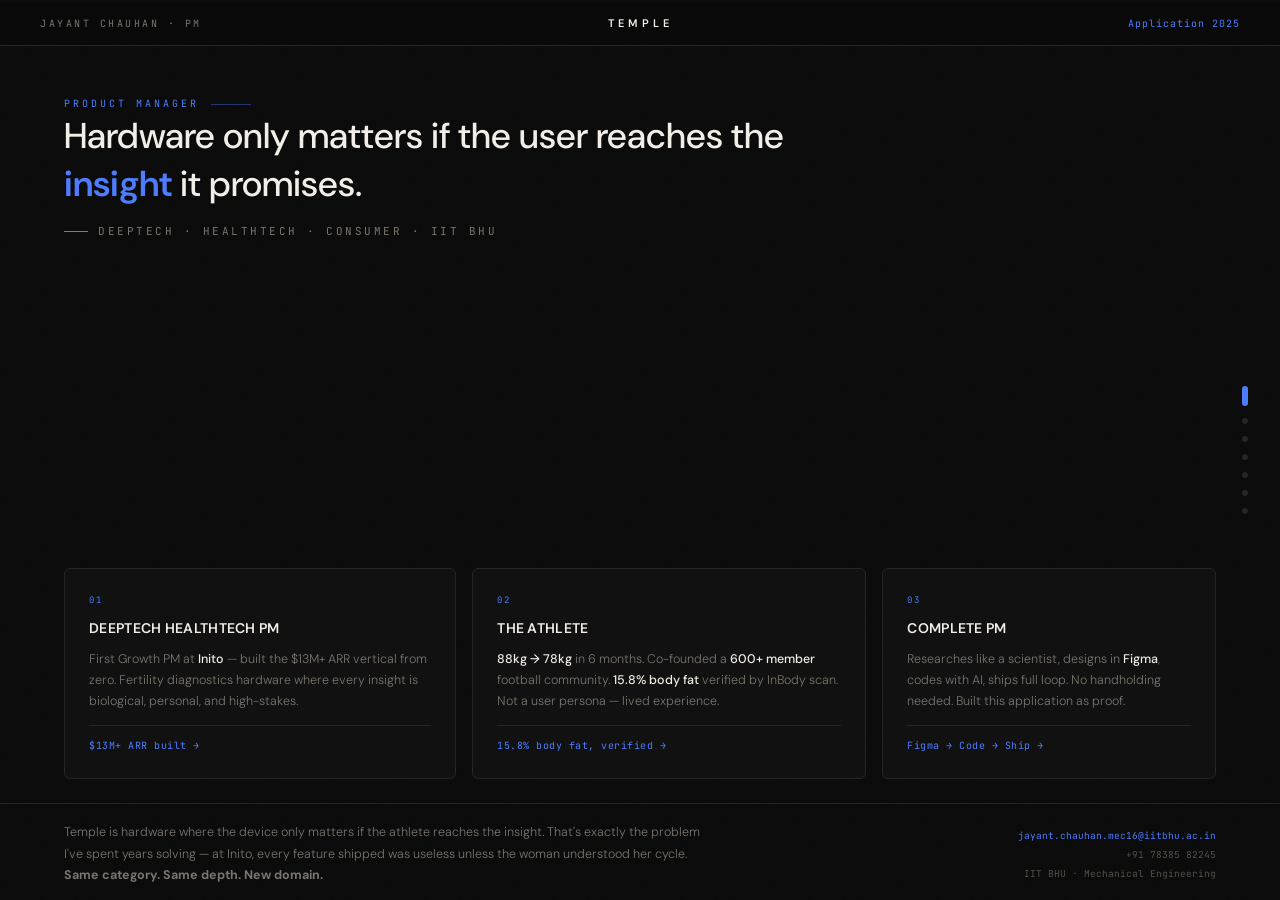
==== presentation/v2/index.html @ 380bdf95 "Add v2 presentation (modular CSS/JS) and update Vercel routing - New presentation/v2/ with modular a" ====
<!DOCTYPE html>
<html lang="en">

<head>
  <meta charset="UTF-8">
  <meta name="viewport" content="width=device-width, initial-scale=1.0">
  <title>Jayant Chauhan — Temple</title>

  <!-- Styles (modular) -->
  <link rel="stylesheet" href="css/base.css">
  <link rel="stylesheet" href="css/layout.css">
  <link rel="stylesheet" href="css/components.css">
  <link rel="stylesheet" href="css/animations.css">
  <link rel="stylesheet" href="css/sections.css">
</head>

<body>

  <!-- Atmosphere -->
  <div class="bg-grain"></div>

  <!-- Progress Bar -->
  <div class="scroll-progress"></div>

  <!-- Topbar -->
  <div class="topbar">
    <div class="topbar-brand">Jayant Chauhan <span>·</span> PM</div>
    <div class="topbar-title">Temple</div>
    <div class="topbar-meta">Application 2025</div>
  </div>

  <!-- Nav Dots -->
  <nav class="section-counter" aria-label="Section navigation">
    <div class="section-dot active" title="Hero"></div>
    <div class="section-dot" title="Quote"></div>
    <div class="section-dot" title="The Athlete"></div>
    <div class="section-dot" title="PM Work"></div>
    <div class="section-dot" title="Quote"></div>
    <div class="section-dot" title="Why Jayant"></div>
    <div class="section-dot" title="Close"></div>
  </nav>

  <!-- ============================== -->
  <!-- SCROLL CONTAINER               -->
  <!-- ============================== -->
  <div class="scroll-container">

    <!-- ================================ -->
    <!-- SECTION 1: HERO                  -->
    <!-- ================================ -->
    <section class="section hero" id="hero">

      <div class="hero__top">
        <div class="section-tag reveal">Product Manager</div>
        <h1 class="hero__headline reveal reveal-d1">
          Hardware only matters if the user reaches the <em>insight</em> it promises.
        </h1>
        <div class="hero__subline reveal reveal-d2">
          Deeptech · Healthtech · Consumer · IIT BHU
        </div>
      </div>

      <div class="hero__pillars">
        <!-- Pillar 1 -->
        <div class="pillar-card reveal reveal-d3">
          <div class="pillar-card__num">01</div>
          <div class="pillar-card__title">Deeptech Healthtech PM</div>
          <div class="pillar-card__body">
            First Growth PM at <strong>Inito</strong> — built the $13M+ ARR vertical
            from zero. Fertility diagnostics hardware where every insight is biological,
            personal, and high-stakes.
          </div>
          <div class="pillar-card__footer">$13M+ ARR built →</div>
        </div>

        <!-- Pillar 2 -->
        <div class="pillar-card reveal reveal-d4">
          <div class="pillar-card__num">02</div>
          <div class="pillar-card__title">The Athlete</div>
          <div class="pillar-card__body">
            <strong>88kg → 78kg</strong> in 6 months. Co-founded a <strong>600+ member</strong>
            football community. <strong>15.8% body fat</strong> verified by InBody scan.
            Not a user persona — lived experience.
          </div>
          <div class="pillar-card__footer">15.8% body fat, verified →</div>
        </div>

        <!-- Pillar 3 -->
        <div class="pillar-card reveal reveal-d5">
          <div class="pillar-card__num">03</div>
          <div class="pillar-card__title">Complete PM</div>
          <div class="pillar-card__body">
            Researches like a scientist, designs in <strong>Figma</strong>, codes with AI,
            ships full loop. No handholding needed. Built this application as proof.
          </div>
          <div class="pillar-card__footer">Figma → Code → Ship →</div>
        </div>
      </div>

      <div class="hero__bottom reveal reveal-d6">
        <div class="hero__bottom-text">
          Temple is hardware where the device only matters if the athlete reaches
          the insight. That's exactly the problem I've spent years solving — at Inito,
          every feature shipped was useless unless the woman understood her cycle.
          <strong>Same category. Same depth. New domain.</strong>
        </div>
        <div class="hero__contact">
          <a href="mailto:jayant.chauhan.mec16@iitbhu.ac.in">jayant.chauhan.mec16@iitbhu.ac.in</a><br>
          +91 78385 82245<br>
          IIT BHU · Mechanical Engineering
        </div>
      </div>

    </section>

    <!-- ================================ -->
    <!-- INTERSTITIAL 1                   -->
    <!-- ================================ -->
    <section class="section section--interstitial" id="quote1">
      <div class="quote-block">
        <p class="quote-block__text">
          "Fitness changed how I <em>think</em>, not just how I look."
        </p>
      </div>
    </section>

    <!-- ================================ -->
    <!-- SECTION 2: THE ATHLETE           -->
    <!-- ================================ -->
    <section class="section athlete" id="athlete">

      <div class="athlete__left">
        <div class="section-tag reveal">The Athlete</div>
        <h2 class="athlete__title reveal reveal-d1">
          Earned, not claimed.
        </h2>

        <div class="timeline">
          <!-- Pre 2019 -->
          <div class="tl-row reveal reveal-d2">
            <div class="tl-year">Pre 2019</div>
            <div class="tl-line">
              <div class="tl-dot"></div>
              <div class="tl-connector"></div>
            </div>
            <div class="tl-body">
              <div class="tl-event">Sports kid → 88kg</div>
              <div class="tl-detail">Active childhood, then JEE happened — 88kg, bad posture, zero system.</div>
            </div>
          </div>

          <!-- Dec 2019 -->
          <div class="tl-row tl-row--hot reveal reveal-d3">
            <div class="tl-year">Dec 2019</div>
            <div class="tl-line">
              <div class="tl-dot"></div>
              <div class="tl-connector"></div>
            </div>
            <div class="tl-body">
              <div class="tl-event">The Reset — 88→78kg</div>
              <div class="tl-detail">6 months. Gym, diet, system thinking. Not a resolution — a full operating system
                rewrite.</div>
            </div>
          </div>

          <!-- Dec 2022 -->
          <div class="tl-row reveal reveal-d4">
            <div class="tl-year">Dec 2022</div>
            <div class="tl-line">
              <div class="tl-dot"></div>
              <div class="tl-connector"></div>
            </div>
            <div class="tl-body">
              <div class="tl-event">Returned to Sport</div>
              <div class="tl-detail">Co-founded a 600+ member football community in Bengaluru. Played 3x/week.</div>
            </div>
          </div>

          <!-- Sep 2025 -->
          <div class="tl-row tl-row--hot reveal reveal-d5">
            <div class="tl-year">Sep 2025</div>
            <div class="tl-line">
              <div class="tl-dot"></div>
            </div>
            <div class="tl-body">
              <div class="tl-event">15.8% Body Fat — Verified</div>
              <div class="tl-detail">45-day hard challenge. InBody scan proof. Not genetics — engineered.</div>
            </div>
          </div>
        </div>
      </div>

      <div class="athlete__right">
        <!-- Stats -->
        <div class="stat-card stat-card--hot reveal">
          <div class="stat-card__num">
            <span data-count-to="15.8" data-count-suffix="%">0%</span>
          </div>
          <div class="stat-card__label">Body fat · Peak Sep 2025</div>
        </div>

        <div class="stat-card reveal reveal-d1">
          <div class="stat-card__num">88→78 <span>kg</span></div>
          <div class="stat-card__label">In 6 months</div>
        </div>

        <div class="stat-card reveal reveal-d2">
          <div class="stat-card__num">
            <span data-count-to="600" data-count-suffix="+">0</span>
          </div>
          <div class="stat-card__label">Football community</div>
        </div>

        <div class="stat-card reveal reveal-d3">
          <div class="stat-card__num">3x <span>/week</span></div>
          <div class="stat-card__label">Active sport</div>
        </div>

        <div class="commitment-box reveal reveal-d4">
          <strong>Joining commitment:</strong> May 27 target date — committed to reaching
          15% body fat by then. Not "maintaining" — still pushing.
        </div>
      </div>

    </section>

    <!-- ================================ -->
    <!-- SECTION 3: PM WORK               -->
    <!-- ================================ -->
    <section class="section pm-work" id="pm-work">

      <div class="pm-work__header">
        <div class="section-tag reveal">PM Work at Inito</div>
        <h2 class="pm-work__title reveal reveal-d1">
          The PM job here isn't to optimize metrics. It's to understand
          what a woman actually needs.
        </h2>
        <p class="pm-work__context reveal reveal-d2">
          Three initiatives. Same pattern: the naive approach fails. You have to go deeper.
          The answer is never where you expect it.
        </p>
      </div>

      <!-- Desktop: 3-column layout -->
      <div class="pm-work__grid reveal reveal-d3">

        <!-- Left: Tabs -->
        <div class="pm-tabs">
          <div class="pm-tab active" data-tab="0">
            <div class="pm-tab__co">Initiative 01</div>
            <div class="pm-tab__name">Teleconsultation</div>
            <div class="pm-tab__metric">+24% conversion lift</div>
          </div>
          <div class="pm-tab" data-tab="1">
            <div class="pm-tab__co">Initiative 02</div>
            <div class="pm-tab__name">LTV / Churn</div>
            <div class="pm-tab__metric">Churn 18.5% → 17%</div>
          </div>
          <div class="pm-tab" data-tab="2">
            <div class="pm-tab__co">The Pattern</div>
            <div class="pm-tab__name">Why This Matters for Temple</div>
            <div class="pm-tab__metric">Depth → insight</div>
          </div>
        </div>

        <!-- Middle: Detail Panes -->
        <div class="pm-detail-pane">
          <div class="pm-detail active" data-detail="0">
            <div class="pm-detail__co">Inito · Teleconsultation</div>
            <div class="pm-detail__title">Women don't need information. They need to feel understood.</div>
            <div class="pm-detail__body">
              <strong>Problem:</strong> 70% of non-converters weren't buying despite seeing value.<br><br>
              <strong>Naive approach:</strong> Hire fertility experts, build a chat widget, connect users.<br><br>
              <strong>What actually happened:</strong> 25+ interviews with fertility coaches and OBGYNs.
              Mapped their communication patterns — the way they pause, validate, reframe anxiety as action.<br><br>
              Replicated those patterns into SOPs for consultation flow.
              <em>Result: +24% conversion lift · 48% opt-in rate</em>
            </div>
          </div>

          <div class="pm-detail" data-detail="1">
            <div class="pm-detail__co">Inito · LTV / Churn</div>
            <div class="pm-detail__title">Strips aren't inventory — they're the gating mechanism for value.</div>
            <div class="pm-detail__body">
              <strong>Problem:</strong> High churn after cycle 1-2. Users weren't coming back.<br><br>
              <strong>Naive approach:</strong> Push more strips, discount, remind users.<br><br>
              <strong>Real finding:</strong> The churn inflection isn't purchase or usage — it's
              <strong>ovulation confirmation</strong>. Women were running out of strips before
              their biological cycle reached ovulation.<br><br>
              <strong>Solution:</strong> Bundles sized to biological cycle length + psychology-based subscriptions
              (cancel anytime, refund unused).
              <em>Result: Churn 18.5% → 17% · Subscription 4% → 10%</em>
            </div>
          </div>

          <div class="pm-detail" data-detail="2">
            <div class="pm-detail__co">The Pattern</div>
            <div class="pm-detail__title">Go deeper than surface — the answers live in understanding, not obvious
              places.</div>
            <div class="pm-detail__body">
              Every initiative followed the same arc: <strong>surface-level thinking fails</strong>.
              The real answer requires going uncomfortably deep — into biology, psychology, behavior.<br><br>
              <strong>Athletes are identical.</strong> The insight that changes performance is almost never
              obvious. It lives in neuroscience, biomechanics, recovery biology — places most PMs won't go.<br><br>
              <em>That's what I do. I go where the answers actually live.</em>
            </div>
          </div>
        </div>

        <!-- Right: Metrics -->
        <div class="pm-metrics-pane">
          <div class="pm-metrics active" data-metrics="0">
            <div class="pm-metrics__label">Impact</div>
            <div class="pm-metric-box">
              <div class="pm-metric-box__num">+24%</div>
              <div class="pm-metric-box__label">Conversion lift</div>
            </div>
            <div class="pm-metric-box">
              <div class="pm-metric-box__num">48%</div>
              <div class="pm-metric-box__label">Opt-in rate</div>
            </div>
            <div class="pm-metric-box">
              <div class="pm-metric-box__num">25+</div>
              <div class="pm-metric-box__label">User interviews conducted</div>
            </div>
          </div>

          <div class="pm-metrics" data-metrics="1">
            <div class="pm-metrics__label">Impact</div>
            <div class="pm-metric-box">
              <div class="pm-metric-box__num">17%</div>
              <div class="pm-metric-box__label">Churn (from 18.5%)</div>
            </div>
            <div class="pm-metric-box">
              <div class="pm-metric-box__num">10%</div>
              <div class="pm-metric-box__label">Subscription rate (from 4%)</div>
            </div>
            <div class="pm-metric-box">
              <div class="pm-metric-box__num">2.5x</div>
              <div class="pm-metric-box__label">Subscription adoption gain</div>
            </div>
          </div>

          <div class="pm-metrics" data-metrics="2">
            <div class="pm-metrics__label">The Method</div>
            <div class="pm-metric-box">
              <div class="pm-metric-box__num">Deep</div>
              <div class="pm-metric-box__label">Go past the obvious</div>
            </div>
            <div class="pm-metric-box">
              <div class="pm-metric-box__num">Bio</div>
              <div class="pm-metric-box__label">Study the science first</div>
            </div>
            <div class="pm-metric-box">
              <div class="pm-metric-box__num">Ship</div>
              <div class="pm-metric-box__label">Then design the solution</div>
            </div>
          </div>
        </div>

      </div>

      <!-- Mobile: Expandable cards -->
      <div class="pm-cards-mobile">
        <!-- Card 1 -->
        <div class="pm-card">
          <div class="pm-card__header">
            <div class="pm-card__top">
              <div>
                <div class="pm-card__label">Initiative 01</div>
                <div class="pm-card__title">Teleconsultation</div>
              </div>
              <button class="pm-card__toggle">Read more <span class="pm-card__toggle-arrow">▾</span></button>
            </div>
            <div class="pm-card__metrics">
              <div class="pm-card__stat">
                <div class="pm-card__stat-num">+24%</div>
                <div class="pm-card__stat-label">Conversion lift</div>
              </div>
              <div class="pm-card__stat">
                <div class="pm-card__stat-num">48%</div>
                <div class="pm-card__stat-label">Opt-in rate</div>
              </div>
            </div>
          </div>
          <div class="pm-card__expand">
            <div class="pm-card__expand-inner">
              <strong>Problem:</strong> 70% of non-converters weren't buying despite seeing value.<br><br>
              <strong>What actually happened:</strong> 25+ interviews with fertility coaches.
              Mapped their communication patterns — the way they pause, validate, reframe anxiety.
              Replicated into SOPs.
              <em>Women don't need information. They need to feel understood.</em>
            </div>
          </div>
        </div>

        <!-- Card 2 -->
        <div class="pm-card">
          <div class="pm-card__header">
            <div class="pm-card__top">
              <div>
                <div class="pm-card__label">Initiative 02</div>
                <div class="pm-card__title">LTV / Churn</div>
              </div>
              <button class="pm-card__toggle">Read more <span class="pm-card__toggle-arrow">▾</span></button>
            </div>
            <div class="pm-card__metrics">
              <div class="pm-card__stat">
                <div class="pm-card__stat-num">17%</div>
                <div class="pm-card__stat-label">Churn (from 18.5%)</div>
              </div>
              <div class="pm-card__stat">
                <div class="pm-card__stat-num">10%</div>
                <div class="pm-card__stat-label">Subscription (from 4%)</div>
              </div>
            </div>
          </div>
          <div class="pm-card__expand">
            <div class="pm-card__expand-inner">
              <strong>Problem:</strong> High churn after cycle 1-2.<br><br>
              <strong>Real finding:</strong> Churn inflection isn't purchase or usage — it's
              <strong>ovulation confirmation</strong>. Women running out of strips before biology caught up.<br><br>
              <strong>Solution:</strong> Bundles sized to biological cycle length + psychology-based subscriptions.
              <em>Strips aren't inventory — they're the gating mechanism for value.</em>
            </div>
          </div>
        </div>

        <!-- Card 3 -->
        <div class="pm-card">
          <div class="pm-card__header">
            <div class="pm-card__top">
              <div>
                <div class="pm-card__label">The Pattern</div>
                <div class="pm-card__title">Why This Matters for Temple</div>
              </div>
              <button class="pm-card__toggle">Read more <span class="pm-card__toggle-arrow">▾</span></button>
            </div>
            <div class="pm-card__metrics">
              <div class="pm-card__stat">
                <div class="pm-card__stat-num">Deep</div>
                <div class="pm-card__stat-label">Go past the obvious</div>
              </div>
            </div>
          </div>
          <div class="pm-card__expand">
            <div class="pm-card__expand-inner">
              Every initiative followed the same arc: <strong>surface-level thinking fails</strong>.
              The real answer requires going uncomfortably deep.<br><br>
              <strong>Athletes are identical.</strong> The insight that changes performance is
              almost never obvious. It lives in neuroscience, biomechanics, recovery biology.
              <em>That's what I do. I go where the answers actually live.</em>
            </div>
          </div>
        </div>
      </div>

    </section>

    <!-- ================================ -->
    <!-- INTERSTITIAL 2                   -->
    <!-- ================================ -->
    <section class="section section--interstitial" id="quote2">
      <div class="quote-block">
        <p class="quote-block__text">
          "The PM job isn't to optimize metrics. It's to understand what a woman
          actually <em>needs</em>."
        </p>
        <p class="quote-block__attr">— Pattern from Inito, applied to Temple</p>
      </div>
    </section>

    <!-- ================================ -->
    <!-- SECTION 4: WHY JAYANT            -->
    <!-- ================================ -->
    <section class="section why-jayant" id="why-jayant">

      <div class="why-jayant__header">
        <div class="section-tag reveal">Why Jayant for Temple</div>
        <h2 class="why-jayant__headline reveal reveal-d1">
          Building something that has never existed before.
        </h2>
        <p class="why-jayant__subline reveal reveal-d2">
          The depth habit I built at Inito — studying biology before touching Figma —
          is exactly what Temple needs. <a href="https://www.linkedin.com/in/jayantchauhan/" target="_blank">LinkedIn
            →</a>
        </p>
      </div>

      <div class="why-jayant__body">
        <!-- Left: Depth Habit -->
        <div class="why-jayant__left">
          <div class="section-tag reveal" style="font-size: 9px;">The Depth Habit</div>

          <div class="pull-quote reveal reveal-d1">
            "Fertility is where surface-level thinking fails. The only way to solve
            was going uncomfortably deep — studying hormone biology before touching Figma."
          </div>

          <div class="narrative-text reveal reveal-d2">
            Every problem at Inito looked simple on the surface. <strong>None of them were.</strong>
            The ones I solved best were the ones where I went deepest:
          </div>

          <div class="depth-examples-grid reveal reveal-d3">
            <div class="depth-example">
              <div class="depth-example__title">Quiz Funnel</div>
              <div class="depth-example__body">
                Mapped <strong>hormonal signatures + emotional states</strong> (hopeful vs. exhausted)
                across the TTC journey. Each quiz path was biology-aware.
              </div>
            </div>
            <div class="depth-example">
              <div class="depth-example__title">Teleconsultation</div>
              <div class="depth-example__body">
                Studied <strong>fertility coach sequencing</strong> — how they build trust in
                60 seconds, when they pause, how they reframe anxiety as action.
              </div>
            </div>
          </div>
        </div>

        <!-- Right: Temple Connection -->
        <div class="why-jayant__right">
          <div class="panel-card reveal--right">
            <div class="panel-card__label">Why this matters</div>
            <div class="panel-card__headline">Athletic performance is the same category.</div>
            <div class="panel-card__narrative">
              <strong>Neuroscience, biomechanics, recovery biology</strong> — the answers to
              athletic performance live in science, not in obvious places. Most wearable PMs
              copy what Whoop or Oura did. Temple needs someone who reads papers and talks
              to athletes — not someone who copies dashboards.<br><br>
              I've spent 6 years building products where the user's body is the variable.
              Fertility hormones, ovulation cycles, biological timing — that's the same
              fundamental problem as recovery windows, HRV patterns, and training load.
              <em>"Designs in Figma · Codes with AI · Ships full loop · No handholding needed."</em>
            </div>
          </div>
        </div>
      </div>

      <div class="why-jayant__footer reveal reveal-d5">
        <div class="why-jayant__footer-text">
          <strong>Designs in Figma · Codes with AI · Ships full loop</strong> — no handholding needed.
        </div>
        <div class="tool-row">
          <span class="tool-chip tool-chip--hot">Figma</span>
          <span class="tool-chip">LangChain</span>
          <span class="tool-chip">RAG</span>
          <span class="tool-chip">n8n</span>
          <span class="tool-chip tool-chip--hot">Python</span>
          <span class="tool-chip">SQL</span>
          <span class="tool-chip tool-chip--hot">Mixpanel</span>
          <span class="tool-chip">GA4</span>
        </div>
      </div>

    </section>

    <!-- ================================ -->
    <!-- SECTION 5: THE CLOSE             -->
    <!-- ================================ -->
    <section class="section close" id="close">

      <div class="close__content">
        <div class="section-tag reveal">Why Temple</div>

        <div class="through-line reveal reveal-d1">
          <div class="through-line__hook">
            "My body has been my test lab for 6 years. Temple is just making the lab public."
          </div>
          <div class="through-line__text">
            I didn't decide to care about performance optimization. I lived it — tracking weight,
            body fat, recovery, and sport the way most people track their calendar.
            <strong>That's not background. That's the job.</strong>
          </div>
        </div>

        <!-- Commitment Grid -->
        <div class="grid-5 reveal reveal-d2">
          <div class="commit-cell">
            <div class="commit-cell__num">6 <span>years</span></div>
            <div class="commit-cell__label">Building consumer products</div>
          </div>
          <div class="commit-cell">
            <div class="commit-cell__num">$10M<span>+</span></div>
            <div class="commit-cell__label">ARR verticals built from zero</div>
          </div>
          <div class="commit-cell commit-cell--hot">
            <div class="commit-cell__num">
              <span data-count-to="15.8" data-count-suffix="%">0%</span>
            </div>
            <div class="commit-cell__label">Body fat · InBody verified</div>
          </div>
          <div class="commit-cell">
            <div class="commit-cell__num">
              <span data-count-to="713">0</span>
            </div>
            <div class="commit-cell__label">Football community co-founder</div>
          </div>
          <div class="commit-cell">
            <div class="commit-cell__num">IIT <span>BHU</span></div>
            <div class="commit-cell__label">Mech Eng · Top 10%</div>
          </div>
        </div>

        <!-- CTA Row -->
        <div class="final-row reveal reveal-d3">
          <div class="cta-group">
            <a href="https://www.linkedin.com/in/jayantchauhan/" target="_blank" class="cta-primary">
              LinkedIn →
            </a>
            <a href="https://github.com/jayantchauhan" target="_blank" class="cta-secondary">
              GitHub
            </a>
            <a href="mailto:jayant.chauhan.mec16@iitbhu.ac.in" class="cta-secondary">
              Email
            </a>
          </div>

          <div class="final-meta">
            <a href="mailto:jayant.chauhan.mec16@iitbhu.ac.in">jayant.chauhan.mec16@iitbhu.ac.in</a><br>
            +91 78385 82245<br>
            Bengaluru, India
          </div>
        </div>

        <div class="closing-statement reveal reveal-d5">
          Come find your tribe. I've been looking for mine.
        </div>
      </div>

    </section>

  </div><!-- /.scroll-container -->

  <!-- JS (modular) -->
  <script type="module" src="js/app.js"></script>

</body>

</html>
---- presentation/v2/css/base.css ----
/* ============================================
   BASE — Reset, Variables, Typography
   ============================================ */

@import url('https://fonts.googleapis.com/css2?family=Bebas+Neue&family=Playfair+Display:ital,wght@0,700;0,900;1,700&family=DM+Sans:opsz,wght@9..40,300;9..40,400;9..40,500;9..40,600;9..40,700&family=JetBrains+Mono:wght@300;400;500&display=swap');

*, *::before, *::after {
  box-sizing: border-box;
  margin: 0;
  padding: 0;
}

:root {
  /* Palette */
  --bg: #0A0A0A;
  --surface: #111111;
  --surface-2: #181818;
  --surface-3: #1E1E1E;
  --accent: #4D7CFF;
  --accent-dim: #3D63CC;
  --accent-glow: rgba(77, 124, 255, 0.08);
  --accent-glow-strong: rgba(77, 124, 255, 0.15);
  --cream: #F2EDE6;
  --muted: #7A756E;
  --muted-2: #555049;
  --border: #252525;
  --border-light: #333;

  /* Typography scale */
  --font-body: 'DM Sans', -apple-system, BlinkMacSystemFont, sans-serif;
  --font-display: 'Bebas Neue', sans-serif;
  --font-serif: 'Playfair Display', Georgia, serif;
  --font-mono: 'JetBrains Mono', 'SF Mono', monospace;

  /* Spacing */
  --section-pad-x: 64px;
  --section-pad-x-mobile: 24px;
}

html {
  scroll-behavior: smooth;
  -webkit-font-smoothing: antialiased;
  -moz-osx-font-smoothing: grayscale;
}

body {
  background: var(--bg);
  color: var(--cream);
  font-family: var(--font-body);
  font-weight: 400;
  line-height: 1.6;
  overflow-x: hidden;
}

/* Links */
a {
  color: var(--accent);
  text-decoration: none;
  transition: opacity 0.2s;
}
a:hover { opacity: 0.8; }

/* Selection */
::selection {
  background: var(--accent);
  color: var(--bg);
}

/* Scrollbar */
::-webkit-scrollbar { width: 4px; }
::-webkit-scrollbar-track { background: transparent; }
::-webkit-scrollbar-thumb { background: var(--border); border-radius: 2px; }

/* ---- Typography Classes ---- */
.font-display {
  font-family: var(--font-display);
  letter-spacing: 1px;
  line-height: 0.92;
}

.font-serif {
  font-family: var(--font-serif);
}

.font-mono {
  font-family: var(--font-mono);
}

.section-tag {
  font-family: var(--font-mono);
  font-size: 10px;
  letter-spacing: 3px;
  text-transform: uppercase;
  color: var(--accent);
  display: flex;
  align-items: center;
  gap: 12px;
}

.section-tag::after {
  content: '';
  width: 40px;
  height: 1px;
  background: var(--accent);
  opacity: 0.4;
}

.text-muted { color: var(--muted); }
.text-muted-2 { color: var(--muted-2); }
.text-accent { color: var(--accent); }
.text-cream { color: var(--cream); }

/* ---- Atmosphere ---- */
.bg-grain {
  position: fixed;
  inset: 0;
  pointer-events: none;
  z-index: 0;
  opacity: 0.025;
  background-image: url("data:image/svg+xml,%3Csvg viewBox='0 0 256 256' xmlns='http://www.w3.org/2000/svg'%3E%3Cfilter id='n'%3E%3CfeTurbulence type='fractalNoise' baseFrequency='0.85' numOctaves='4' stitchTiles='stitch'/%3E%3C/filter%3E%3Crect width='100%25' height='100%25' filter='url(%23n)'/%3E%3C/svg%3E");
  background-size: 128px;
}

.bg-gradient {
  position: fixed;
  inset: 0;
  pointer-events: none;
  z-index: 0;
  opacity: 0;
  transition: opacity 1.2s ease;
}

.bg-gradient.visible {
  opacity: 1;
}
---- presentation/v2/css/layout.css ----
/* ============================================
   LAYOUT — Scroll-snap, sections, responsive
   ============================================ */

/* ---- Scroll Container ---- */
.scroll-container {
  height: 100vh;
  overflow-y: auto;
  scroll-snap-type: y mandatory;
  scroll-behavior: smooth;
}

/* ---- Sections ---- */
.section {
  min-height: 100vh;
  scroll-snap-align: start;
  position: relative;
  display: flex;
  flex-direction: column;
  overflow: hidden;
}

.section > * {
  position: relative;
  z-index: 1;
}

/* Interstitial quote sections */
.section--interstitial {
  display: flex;
  align-items: center;
  justify-content: center;
  padding: var(--section-pad-x);
  min-height: 60vh;
}

/* ---- Fixed UI: Progress Bar ---- */
.scroll-progress {
  position: fixed;
  top: 0;
  left: 0;
  height: 2px;
  background: var(--accent);
  z-index: 1000;
  width: 0%;
  transition: width 0.1s linear;
}

/* ---- Fixed UI: Section Counter ---- */
.section-counter {
  position: fixed;
  right: 32px;
  top: 50%;
  transform: translateY(-50%);
  z-index: 100;
  display: flex;
  flex-direction: column;
  gap: 12px;
  align-items: center;
}

.section-dot {
  width: 6px;
  height: 6px;
  border-radius: 50%;
  background: var(--border);
  cursor: pointer;
  transition: all 0.3s ease;
}

.section-dot.active {
  background: var(--accent);
  width: 6px;
  height: 20px;
  border-radius: 3px;
}

.section-dot:hover {
  background: var(--muted);
}

/* ---- Fixed UI: Topbar ---- */
.topbar {
  position: fixed;
  top: 2px; /* below progress bar */
  left: 0;
  right: 0;
  height: 44px;
  display: flex;
  align-items: center;
  justify-content: space-between;
  padding: 0 40px;
  background: rgba(10, 10, 10, 0.85);
  backdrop-filter: blur(12px);
  z-index: 200;
  border-bottom: 1px solid var(--border);
}

.topbar-brand {
  font-family: var(--font-mono);
  font-size: 10px;
  letter-spacing: 2.5px;
  color: var(--muted);
  text-transform: uppercase;
}

.topbar-brand span { color: var(--accent); }

.topbar-title {
  font-family: var(--font-body);
  font-size: 11px;
  font-weight: 600;
  letter-spacing: 4px;
  text-transform: uppercase;
  color: var(--cream);
  position: absolute;
  left: 50%;
  transform: translateX(-50%);
}

.topbar-meta {
  font-family: var(--font-mono);
  font-size: 10px;
  color: var(--accent);
  letter-spacing: 1px;
}

/* ---- Grid Helpers ---- */
.grid-2 {
  display: grid;
  grid-template-columns: 1fr 1fr;
  gap: 24px;
}

.grid-3 {
  display: grid;
  grid-template-columns: repeat(3, 1fr);
  gap: 16px;
}

.grid-5 {
  display: grid;
  grid-template-columns: repeat(5, 1fr);
  gap: 2px;
}

/* ---- Responsive ---- */
@media (max-width: 900px) {
  :root {
    --section-pad-x: 24px;
  }

  .scroll-container {
    scroll-snap-type: none;
  }

  .section {
    min-height: auto;
    scroll-snap-align: none;
  }

  .section--interstitial {
    min-height: 50vh;
    padding: 48px var(--section-pad-x);
  }

  .section-counter {
    display: none;
  }

  .topbar {
    padding: 0 20px;
    justify-content: center;
  }

  .topbar-brand,
  .topbar-meta {
    display: none;
  }

  .topbar-title {
    position: static;
    transform: none;
  }

  .grid-2 { grid-template-columns: 1fr; }
  .grid-3 { grid-template-columns: 1fr; }
  .grid-5 { grid-template-columns: 1fr 1fr; }
}

@media (max-width: 480px) {
  .grid-5 { grid-template-columns: 1fr 1fr; }
}
---- presentation/v2/css/components.css ----
/* ============================================
   COMPONENTS — Reusable UI pieces
   ============================================ */

/* ---- Pillar Cards ---- */
.pillar-card {
  padding: 24px;
  background: var(--surface);
  border: 1px solid var(--border);
  border-radius: 6px;
  display: flex;
  flex-direction: column;
  transition: all 0.3s ease;
}

.pillar-card:hover {
  background: var(--surface-2);
  border-color: var(--border-light);
  transform: translateY(-2px);
}

.pillar-card__num {
  font-family: var(--font-mono);
  font-size: 9px;
  color: var(--accent);
  letter-spacing: 1.5px;
  margin-bottom: 10px;
}

.pillar-card__title {
  font-family: var(--font-body);
  font-size: 14px;
  font-weight: 600;
  color: var(--cream);
  letter-spacing: 0.3px;
  text-transform: uppercase;
  margin-bottom: 10px;
}

.pillar-card__body {
  font-size: 12.5px;
  line-height: 1.65;
  color: var(--muted);
  font-weight: 300;
  flex: 1;
}

.pillar-card__body strong {
  color: var(--cream);
  font-weight: 500;
}

.pillar-card__footer {
  margin-top: 14px;
  padding-top: 12px;
  border-top: 1px solid var(--border);
  font-family: var(--font-mono);
  font-size: 10px;
  color: var(--accent);
  letter-spacing: 0.5px;
}

/* ---- Stat Cards ---- */
.stat-card {
  background: var(--surface);
  border: 1px solid var(--border);
  padding: 20px 22px;
  transition: all 0.3s ease;
}

.stat-card:hover {
  border-color: var(--border-light);
}

.stat-card--hot {
  background: var(--accent);
  border-color: var(--accent);
}

.stat-card__num {
  font-family: var(--font-display);
  font-size: 44px;
  line-height: 1;
  color: var(--cream);
}

.stat-card--hot .stat-card__num {
  color: #fff;
}

.stat-card__num span {
  font-size: 22px;
  color: var(--muted);
}

.stat-card--hot .stat-card__num span {
  color: rgba(255, 255, 255, 0.7);
}

.stat-card__label {
  font-family: var(--font-mono);
  font-size: 9px;
  letter-spacing: 1px;
  color: var(--muted);
  margin-top: 6px;
  text-transform: uppercase;
}

.stat-card--hot .stat-card__label {
  color: rgba(255, 255, 255, 0.6);
}

/* ---- Timeline ---- */
.timeline {
  display: flex;
  flex-direction: column;
}

.tl-row {
  display: grid;
  grid-template-columns: 72px 1px 1fr;
  gap: 0 16px;
}

.tl-year {
  font-family: var(--font-mono);
  font-size: 10px;
  color: var(--muted);
  text-align: right;
  padding-top: 14px;
}

.tl-line {
  display: flex;
  flex-direction: column;
  align-items: center;
}

.tl-dot {
  width: 8px;
  height: 8px;
  border-radius: 50%;
  border: 2px solid var(--border);
  background: var(--bg);
  margin-top: 16px;
  flex-shrink: 0;
  transition: all 0.3s;
}

.tl-row--hot .tl-dot {
  border-color: var(--accent);
  background: var(--accent);
  box-shadow: 0 0 12px rgba(77, 124, 255, 0.4);
}

.tl-connector {
  width: 1px;
  flex: 1;
  background: var(--border);
}

.tl-row:last-child .tl-connector {
  display: none;
}

.tl-body {
  padding: 12px 0 22px;
}

.tl-event {
  font-size: 13px;
  font-weight: 600;
  color: var(--cream);
  margin-bottom: 3px;
}

.tl-row--hot .tl-event {
  color: var(--accent);
}

.tl-detail {
  font-size: 11.5px;
  color: var(--muted);
  line-height: 1.6;
}

/* ---- Commitment Box ---- */
.commitment-box {
  padding: 16px 18px;
  background: var(--surface);
  border-left: 2px solid var(--accent);
  font-size: 12px;
  line-height: 1.65;
  color: var(--muted);
  margin-top: auto;
}

.commitment-box strong {
  color: var(--cream);
}

/* ---- Quote Block ---- */
.quote-block {
  max-width: 740px;
  text-align: center;
  margin: 0 auto;
}

.quote-block__text {
  font-family: var(--font-serif);
  font-style: italic;
  font-size: clamp(22px, 3vw, 36px);
  line-height: 1.5;
  color: var(--cream);
  font-weight: 400;
}

.quote-block__text em {
  color: var(--accent);
  font-style: italic;
}

.quote-block__attr {
  font-family: var(--font-mono);
  font-size: 10px;
  color: var(--muted-2);
  margin-top: 20px;
  letter-spacing: 2px;
  text-transform: uppercase;
}

/* ---- PM Tabs (Desktop) ---- */
.pm-tabs {
  border-right: 1px solid var(--border);
  overflow-y: auto;
}

.pm-tab {
  padding: 16px 20px;
  border-bottom: 1px solid var(--border);
  cursor: pointer;
  transition: all 0.2s;
  border-left: 3px solid transparent;
}

.pm-tab:hover { background: var(--surface); }

.pm-tab.active {
  background: var(--surface-2);
  border-left-color: var(--accent);
}

.pm-tab__co {
  font-family: var(--font-mono);
  font-size: 9px;
  letter-spacing: 1.5px;
  text-transform: uppercase;
  color: var(--muted-2);
  margin-bottom: 4px;
}

.pm-tab.active .pm-tab__co { color: var(--muted); }

.pm-tab__name {
  font-size: 12.5px;
  font-weight: 600;
  color: var(--muted);
  line-height: 1.3;
}

.pm-tab.active .pm-tab__name { color: var(--cream); }

.pm-tab__metric {
  font-family: var(--font-mono);
  font-size: 10px;
  color: var(--muted-2);
  margin-top: 4px;
}

.pm-tab.active .pm-tab__metric { color: var(--accent); }

/* ---- PM Detail Pane ---- */
.pm-detail {
  padding: 28px 32px;
  display: none;
  flex-direction: column;
  overflow-y: auto;
  border-right: 1px solid var(--border);
}

.pm-detail.active { display: flex; }

.pm-detail__co {
  font-family: var(--font-mono);
  font-size: 9px;
  letter-spacing: 2.5px;
  text-transform: uppercase;
  color: var(--muted);
  margin-bottom: 10px;
}

.pm-detail__title {
  font-family: var(--font-body);
  font-size: 22px;
  font-weight: 600;
  line-height: 1.2;
  color: var(--cream);
  margin-bottom: 18px;
}

.pm-detail__body {
  font-size: 13px;
  line-height: 1.85;
  color: var(--muted);
  flex: 1;
}

.pm-detail__body strong {
  color: var(--cream);
  font-weight: 500;
}

.pm-detail__body em {
  color: var(--accent);
  font-style: italic;
}

/* ---- PM Metrics Pane ---- */
.pm-metrics {
  display: none;
  flex-direction: column;
  gap: 2px;
  padding: 28px 24px;
  flex: 1;
}

.pm-metrics.active { display: flex; }

.pm-metrics__label {
  font-family: var(--font-mono);
  font-size: 9px;
  letter-spacing: 2px;
  text-transform: uppercase;
  color: var(--muted-2);
  margin-bottom: 14px;
}

.pm-metric-box {
  background: var(--surface);
  border: 1px solid var(--border);
  padding: 18px 20px;
}

.pm-metric-box__num {
  font-family: var(--font-display);
  font-size: 38px;
  color: var(--accent);
  line-height: 1;
}

.pm-metric-box__label {
  font-family: var(--font-mono);
  font-size: 9px;
  color: var(--muted);
  margin-top: 4px;
  text-transform: uppercase;
  letter-spacing: 0.5px;
  line-height: 1.3;
}

/* ---- PM Mobile Cards ---- */
.pm-cards-mobile {
  display: none;
}

.pm-card {
  background: var(--surface);
  border: 1px solid var(--border);
  border-radius: 8px;
  overflow: hidden;
  transition: border-color 0.2s;
}

.pm-card.open { border-color: var(--border-light); }

.pm-card__header {
  padding: 18px 20px;
  display: flex;
  flex-direction: column;
  gap: 12px;
}

.pm-card__top {
  display: flex;
  justify-content: space-between;
  align-items: flex-start;
}

.pm-card__label {
  font-family: var(--font-mono);
  font-size: 9px;
  letter-spacing: 1.5px;
  text-transform: uppercase;
  color: var(--muted-2);
}

.pm-card__title {
  font-size: 15px;
  font-weight: 600;
  color: var(--cream);
}

.pm-card__metrics {
  display: flex;
  gap: 20px;
  align-items: flex-end;
  justify-content: space-between;
}

.pm-card__stat-num {
  font-family: var(--font-display);
  font-size: 34px;
  line-height: 1;
  color: var(--accent);
}

.pm-card__stat-label {
  font-family: var(--font-mono);
  font-size: 8.5px;
  letter-spacing: 0.8px;
  text-transform: uppercase;
  color: var(--muted);
}

.pm-card__toggle {
  background: none;
  border: none;
  font-family: var(--font-body);
  font-size: 12px;
  font-weight: 500;
  color: var(--accent);
  cursor: pointer;
  padding: 0;
  display: flex;
  align-items: center;
  gap: 4px;
  flex-shrink: 0;
  margin-bottom: 2px;
}

.pm-card__toggle-arrow {
  display: inline-block;
  transition: transform 0.3s ease;
  font-size: 10px;
}

.pm-card.open .pm-card__toggle-arrow {
  transform: rotate(180deg);
}

.pm-card__expand {
  max-height: 0;
  overflow: hidden;
  transition: max-height 0.4s cubic-bezier(0.4, 0, 0.2, 1);
}

.pm-card.open .pm-card__expand {
  max-height: 600px;
}

.pm-card__expand-inner {
  padding: 0 20px 20px;
  border-top: 1px solid var(--border);
  padding-top: 16px;
  font-size: 13px;
  line-height: 1.75;
  color: var(--muted);
}

.pm-card__expand-inner strong {
  color: var(--cream);
  font-weight: 500;
}

.pm-card__expand-inner em {
  color: var(--accent);
  font-style: italic;
}

/* ---- Depth Examples ---- */
.depth-example {
  border: 1px solid var(--border);
  padding: 16px 18px;
  border-radius: 4px;
  transition: all 0.25s;
}

.depth-example:hover {
  background: var(--surface);
  border-color: var(--border-light);
}

.depth-example__title {
  font-family: var(--font-mono);
  font-size: 9px;
  font-weight: 600;
  color: var(--accent);
  margin-bottom: 8px;
  text-transform: uppercase;
  letter-spacing: 1.5px;
}

.depth-example__body {
  font-size: 12.5px;
  line-height: 1.65;
  color: var(--cream);
  font-weight: 300;
}

.depth-example__body strong { font-weight: 500; }

/* ---- Tool Chips ---- */
.tool-row {
  display: flex;
  flex-wrap: wrap;
  gap: 5px;
}

.tool-chip {
  font-family: var(--font-mono);
  font-size: 9px;
  letter-spacing: 0.5px;
  padding: 4px 10px;
  border: 1px solid var(--border);
  color: var(--muted-2);
  transition: all 0.2s;
}

.tool-chip--hot {
  border-color: var(--accent);
  color: var(--accent);
  background: var(--accent-glow);
}

/* ---- Commit Grid Cells ---- */
.commit-cell {
  background: var(--surface);
  border: 1px solid var(--border);
  padding: 22px 20px;
  transition: all 0.3s ease;
}

.commit-cell:hover { border-color: var(--border-light); }

.commit-cell--hot {
  background: var(--accent);
  border-color: var(--accent);
}

.commit-cell__num {
  font-family: var(--font-display);
  font-size: 38px;
  line-height: 1;
  color: var(--cream);
}

.commit-cell__num span {
  font-size: 18px;
  color: var(--muted);
}

.commit-cell--hot .commit-cell__num { color: #fff; }
.commit-cell--hot .commit-cell__num span { color: rgba(255, 255, 255, 0.7); }

.commit-cell__label {
  font-family: var(--font-mono);
  font-size: 9px;
  color: var(--muted);
  margin-top: 6px;
  line-height: 1.4;
  text-transform: uppercase;
  letter-spacing: 0.5px;
}

.commit-cell--hot .commit-cell__label { color: rgba(255, 255, 255, 0.6); }

/* ---- CTA Buttons ---- */
.cta-group {
  display: flex;
  gap: 2px;
}

.cta-primary {
  background: var(--accent);
  color: #fff;
  border: 1px solid var(--accent);
  padding: 14px 32px;
  font-family: var(--font-body);
  font-size: 12px;
  font-weight: 600;
  letter-spacing: 2px;
  text-transform: uppercase;
  cursor: pointer;
  transition: all 0.2s;
  text-decoration: none;
  display: inline-block;
}

.cta-primary:hover {
  background: var(--accent-dim);
  opacity: 1;
}

.cta-secondary {
  background: transparent;
  color: var(--cream);
  border: 1px solid var(--border);
  padding: 14px 24px;
  font-family: var(--font-mono);
  font-size: 10px;
  letter-spacing: 1px;
  cursor: pointer;
  transition: all 0.2s;
  text-decoration: none;
  display: inline-block;
}

.cta-secondary:hover {
  background: var(--surface);
  border-color: var(--cream);
  opacity: 1;
}

/* ---- Pull Quote ---- */
.pull-quote {
  border-left: 2px solid var(--border-light);
  padding-left: 18px;
  font-size: 13.5px;
  line-height: 1.7;
  color: var(--cream);
  font-style: italic;
  font-weight: 300;
}

/* ---- Right Panel Card ---- */
.panel-card {
  border: 1px solid var(--border-light);
  border-radius: 6px;
  padding: 28px;
  display: flex;
  flex-direction: column;
  flex: 1;
  background: var(--surface);
}

@media (max-width: 900px) {
  .pm-cards-mobile {
    display: flex;
    flex-direction: column;
    gap: 10px;
    padding: 16px 20px 28px;
  }

  .pm-tabs,
  .pm-detail-pane,
  .pm-metrics-pane {
    display: none !important;
  }

  .pm-card__metrics { flex-wrap: wrap; }
}
---- presentation/v2/css/animations.css ----
/* ============================================
   ANIMATIONS — Scroll-driven reveals & motion
   ============================================ */

/* ---- Reveal System ---- */
/* Elements start hidden, become visible when .revealed is added */

.reveal {
  opacity: 0;
  transform: translateY(24px);
  transition: opacity 0.7s cubic-bezier(0.16, 1, 0.3, 1),
              transform 0.7s cubic-bezier(0.16, 1, 0.3, 1);
}

.reveal.revealed {
  opacity: 1;
  transform: translateY(0);
}

/* Stagger delays */
.reveal-d1 { transition-delay: 0.08s; }
.reveal-d2 { transition-delay: 0.16s; }
.reveal-d3 { transition-delay: 0.24s; }
.reveal-d4 { transition-delay: 0.32s; }
.reveal-d5 { transition-delay: 0.4s; }
.reveal-d6 { transition-delay: 0.48s; }
.reveal-d7 { transition-delay: 0.56s; }

/* Slide from left */
.reveal--left {
  opacity: 0;
  transform: translateX(-32px);
  transition: opacity 0.7s cubic-bezier(0.16, 1, 0.3, 1),
              transform 0.7s cubic-bezier(0.16, 1, 0.3, 1);
}

.reveal--left.revealed {
  opacity: 1;
  transform: translateX(0);
}

/* Slide from right */
.reveal--right {
  opacity: 0;
  transform: translateX(32px);
  transition: opacity 0.7s cubic-bezier(0.16, 1, 0.3, 1),
              transform 0.7s cubic-bezier(0.16, 1, 0.3, 1);
}

.reveal--right.revealed {
  opacity: 1;
  transform: translateX(0);
}

/* Scale up */
.reveal--scale {
  opacity: 0;
  transform: scale(0.92);
  transition: opacity 0.8s cubic-bezier(0.16, 1, 0.3, 1),
              transform 0.8s cubic-bezier(0.16, 1, 0.3, 1);
}

.reveal--scale.revealed {
  opacity: 1;
  transform: scale(1);
}

/* ---- Keyframes ---- */
@keyframes pulse-glow {
  0%, 100% { box-shadow: 0 0 12px rgba(77, 124, 255, 0.3); }
  50% { box-shadow: 0 0 24px rgba(77, 124, 255, 0.5); }
}

@keyframes float {
  0%, 100% { transform: translateY(0); }
  50% { transform: translateY(-6px); }
}

@keyframes fade-in-up {
  from {
    opacity: 0;
    transform: translateY(20px);
  }
  to {
    opacity: 1;
    transform: translateY(0);
  }
}

@keyframes border-glow {
  0%, 100% { border-color: var(--accent); }
  50% { border-color: var(--accent-dim); }
}

@keyframes gradient-shift {
  0% { background-position: 0% 50%; }
  50% { background-position: 100% 50%; }
  100% { background-position: 0% 50%; }
}

/* ---- Hot stat pulse ---- */
.stat-card--hot.revealed {
  animation: pulse-glow 3s ease-in-out infinite;
}

/* ---- Counter animation (handled by JS, this is the number styling) ---- */
.counter {
  display: inline-block;
}

/* ---- CTA glow ---- */
.cta-primary {
  position: relative;
  overflow: hidden;
}

.cta-primary::after {
  content: '';
  position: absolute;
  inset: -2px;
  background: linear-gradient(90deg, transparent, rgba(77, 124, 255, 0.3), transparent);
  background-size: 200% 100%;
  animation: gradient-shift 3s ease infinite;
  z-index: -1;
  border-radius: inherit;
  opacity: 0;
  transition: opacity 0.3s;
}

.cta-primary:hover::after {
  opacity: 1;
}

/* ---- Section transition overlay ---- */
.section__bg {
  position: absolute;
  inset: 0;
  z-index: 0;
  pointer-events: none;
  opacity: 0.5;
}

/* ---- Smooth section entry ---- */
.section {
  opacity: 0;
  transition: opacity 0.5s ease;
}

.section.in-view {
  opacity: 1;
}

/* ---- Quote interstitial special ---- */
.section--interstitial .quote-block__text {
  opacity: 0;
  transform: scale(0.95);
  transition: opacity 1s cubic-bezier(0.16, 1, 0.3, 1),
              transform 1s cubic-bezier(0.16, 1, 0.3, 1);
}

.section--interstitial.in-view .quote-block__text {
  opacity: 1;
  transform: scale(1);
}

/* ---- Reduced motion ---- */
@media (prefers-reduced-motion: reduce) {
  .reveal,
  .reveal--left,
  .reveal--right,
  .reveal--scale {
    opacity: 1;
    transform: none;
    transition: none;
  }

  .stat-card--hot.revealed {
    animation: none;
  }

  .section {
    opacity: 1;
    transition: none;
  }

  .section--interstitial .quote-block__text {
    opacity: 1;
    transform: none;
    transition: none;
  }
}
---- presentation/v2/css/sections.css ----
/* ============================================
   SECTIONS — Per-section layout & styling
   ============================================ */

/* ---- HERO ---- */
.hero {
  display: flex;
  flex-direction: column;
  justify-content: space-between;
  padding: 56px 0 0;
}

.hero__top {
  padding: 40px var(--section-pad-x) 0;
  flex-shrink: 0;
}

.hero__headline {
  font-family: var(--font-body);
  font-weight: 500;
  font-size: clamp(24px, 2.8vw, 38px);
  line-height: 1.35;
  color: var(--cream);
  max-width: 720px;
}

.hero__headline em {
  font-style: normal;
  color: var(--accent);
  font-weight: 600;
}

.hero__subline {
  margin-top: 14px;
  font-family: var(--font-mono);
  font-size: 11px;
  letter-spacing: 2.5px;
  text-transform: uppercase;
  color: var(--muted);
  display: flex;
  align-items: center;
  gap: 10px;
}

.hero__subline::before {
  content: '';
  width: 24px;
  height: 1px;
  background: var(--accent);
}

.hero__pillars {
  display: flex;
  gap: 16px;
  padding: 0 var(--section-pad-x);
  margin-top: auto;
  margin-bottom: 24px;
  align-items: stretch;
}

.hero__bottom {
  padding: 18px var(--section-pad-x) 14px;
  border-top: 1px solid var(--border);
  display: flex;
  align-items: center;
  justify-content: space-between;
  gap: 32px;
  flex-shrink: 0;
}

.hero__bottom-text {
  font-size: 12.5px;
  line-height: 1.7;
  color: var(--muted);
  font-weight: 300;
  max-width: 640px;
}

.hero__contact {
  font-family: var(--font-mono);
  font-size: 9.5px;
  color: var(--muted-2);
  line-height: 2;
  text-align: right;
  flex-shrink: 0;
}

/* ---- ATHLETE ---- */
.athlete {
  display: grid;
  grid-template-columns: 1.5fr 1fr;
  padding: 56px 0 0;
}

.athlete__left {
  padding: 40px 44px 36px;
  border-right: 1px solid var(--border);
  display: flex;
  flex-direction: column;
}

.athlete__right {
  padding: 40px 32px 36px;
  display: flex;
  flex-direction: column;
  gap: 2px;
}

.athlete__title {
  font-family: var(--font-body);
  font-weight: 500;
  font-size: clamp(22px, 2.8vw, 34px);
  line-height: 1.25;
  color: var(--cream);
  margin-bottom: 28px;
}

/* ---- PM WORK ---- */
.pm-work {
  display: flex;
  flex-direction: column;
  padding: 56px 0 0;
}

.pm-work__header {
  padding: 24px 44px 18px;
  border-bottom: 1px solid var(--border);
  flex-shrink: 0;
}

.pm-work__title {
  font-family: var(--font-body);
  font-weight: 500;
  font-size: clamp(18px, 2vw, 26px);
  line-height: 1.3;
  color: var(--cream);
  max-width: 720px;
}

.pm-work__context {
  font-size: 12px;
  line-height: 1.6;
  color: var(--muted-2);
  font-weight: 300;
  margin-top: 10px;
  max-width: 720px;
}

.pm-work__grid {
  display: grid;
  grid-template-columns: 220px 1fr 200px;
  flex: 1;
  overflow: hidden;
}

/* ---- WHY JAYANT ---- */
.why-jayant {
  display: flex;
  flex-direction: column;
  padding: 56px 0 0;
}

.why-jayant__header {
  padding: 24px var(--section-pad-x) 20px;
  border-bottom: 1px solid var(--border);
  flex-shrink: 0;
}

.why-jayant__headline {
  font-family: var(--font-body);
  font-weight: 500;
  font-size: clamp(20px, 2.4vw, 30px);
  line-height: 1.35;
  color: var(--cream);
  max-width: 820px;
}

.why-jayant__subline {
  margin-top: 10px;
  font-size: 14px;
  line-height: 1.6;
  color: var(--muted);
  font-weight: 300;
  max-width: 680px;
}

.why-jayant__body {
  display: grid;
  grid-template-columns: 1.3fr 1fr;
  flex: 1;
  overflow: hidden;
}

.why-jayant__left {
  padding: 24px 36px 20px;
  border-right: 1px solid var(--border);
  display: flex;
  flex-direction: column;
  overflow-y: auto;
  gap: 16px;
}

.why-jayant__right {
  padding: 24px 32px 20px;
  display: flex;
  flex-direction: column;
  overflow-y: auto;
}

.why-jayant__footer {
  padding: 14px var(--section-pad-x);
  border-top: 1px solid var(--border);
  display: flex;
  align-items: center;
  justify-content: space-between;
  flex-shrink: 0;
}

.why-jayant__footer-text {
  font-size: 12px;
  color: var(--muted);
  font-weight: 300;
}

.why-jayant__footer-text strong {
  color: var(--cream);
  font-weight: 500;
}

.depth-examples-grid {
  display: grid;
  grid-template-columns: 1fr 1fr;
  gap: 10px;
}

.panel-card__label {
  font-family: var(--font-mono);
  font-size: 9px;
  letter-spacing: 2.5px;
  text-transform: uppercase;
  color: var(--muted);
  margin-bottom: 14px;
}

.panel-card__headline {
  font-family: var(--font-body);
  font-size: clamp(16px, 1.6vw, 22px);
  font-weight: 600;
  line-height: 1.3;
  color: var(--cream);
  margin-bottom: 16px;
}

.panel-card__narrative {
  font-size: 13px;
  line-height: 1.75;
  color: var(--cream);
  font-weight: 300;
  flex: 1;
}

.panel-card__narrative strong {
  font-weight: 500;
}

.panel-card__narrative em {
  color: var(--accent);
  font-style: italic;
  display: block;
  margin-top: 20px;
  font-size: 14px;
}

/* ---- WHY TEMPLE / CLOSE ---- */
.close {
  display: flex;
  flex-direction: column;
  padding: 56px 0 0;
}

.close__content {
  padding: 32px var(--section-pad-x) 24px;
  display: flex;
  flex-direction: column;
  flex: 1;
  justify-content: space-between;
  overflow-y: auto;
}

.through-line {
  border-left: 3px solid var(--accent);
  padding-left: 28px;
  max-width: 740px;
  margin: 20px 0 40px;
}

.through-line__hook {
  font-family: var(--font-body);
  font-size: clamp(20px, 2.6vw, 30px);
  line-height: 1.3;
  color: var(--cream);
  font-weight: 500;
  margin-bottom: 16px;
}

.through-line__text {
  font-size: 15px;
  line-height: 1.8;
  color: var(--muted);
  font-weight: 300;
}

.through-line__text strong {
  color: var(--cream);
  font-weight: 500;
}

.final-row {
  display: flex;
  align-items: center;
  justify-content: space-between;
  padding-top: 24px;
  border-top: 1px solid var(--border);
}

.final-meta {
  text-align: right;
  font-family: var(--font-mono);
  font-size: 10px;
  color: var(--muted-2);
  line-height: 1.9;
}

.closing-statement {
  font-family: var(--font-body);
  font-size: 14px;
  color: var(--accent);
  margin-top: 20px;
  opacity: 0.85;
  font-weight: 400;
  text-align: center;
}

/* dt-narrative reuse */
.narrative-text {
  font-size: 12.5px;
  line-height: 1.7;
  color: var(--muted);
  font-weight: 300;
}

.narrative-text strong {
  color: var(--cream);
  font-weight: 500;
}

/* ---- RESPONSIVE SECTION OVERRIDES ---- */
@media (max-width: 900px) {
  /* Hero */
  .hero__top { padding: 24px var(--section-pad-x) 0; }
  .hero__pillars {
    flex-direction: column;
    gap: 8px;
    margin-top: 28px;
    margin-bottom: 0;
    padding: 0 var(--section-pad-x);
  }
  .hero__bottom { display: none; }

  /* Athlete */
  .athlete {
    grid-template-columns: 1fr;
    display: flex;
    flex-direction: column;
  }
  .athlete__left {
    padding: 24px;
    border-right: none;
    border-bottom: 1px solid var(--border);
  }
  .athlete__right {
    padding: 24px;
    display: grid;
    grid-template-columns: 1fr 1fr;
    gap: 6px;
  }
  .commitment-box { grid-column: 1 / -1; }

  /* PM Work */
  .pm-work__header { padding: 0 var(--section-pad-x) 16px; }
  .pm-work__grid { display: none; }

  /* Why Jayant */
  .why-jayant__body {
    grid-template-columns: 1fr;
    display: flex;
    flex-direction: column;
    overflow: visible;
  }
  .why-jayant__left {
    border-right: none;
    border-bottom: 1px solid var(--border);
    padding: 20px var(--section-pad-x);
    overflow: visible;
  }
  .why-jayant__right {
    padding: 20px var(--section-pad-x);
    overflow: visible;
  }
  .depth-examples-grid { grid-template-columns: 1fr; }
  .why-jayant__footer {
    flex-direction: column;
    align-items: flex-start;
    gap: 12px;
    padding: 16px var(--section-pad-x);
  }

  /* Close */
  .close__content { padding: 28px var(--section-pad-x) 24px; }
  .through-line { margin: 12px 0 28px; }
  .final-row {
    flex-direction: column;
    align-items: flex-start;
    gap: 16px;
  }
  .final-meta { text-align: left; }
}
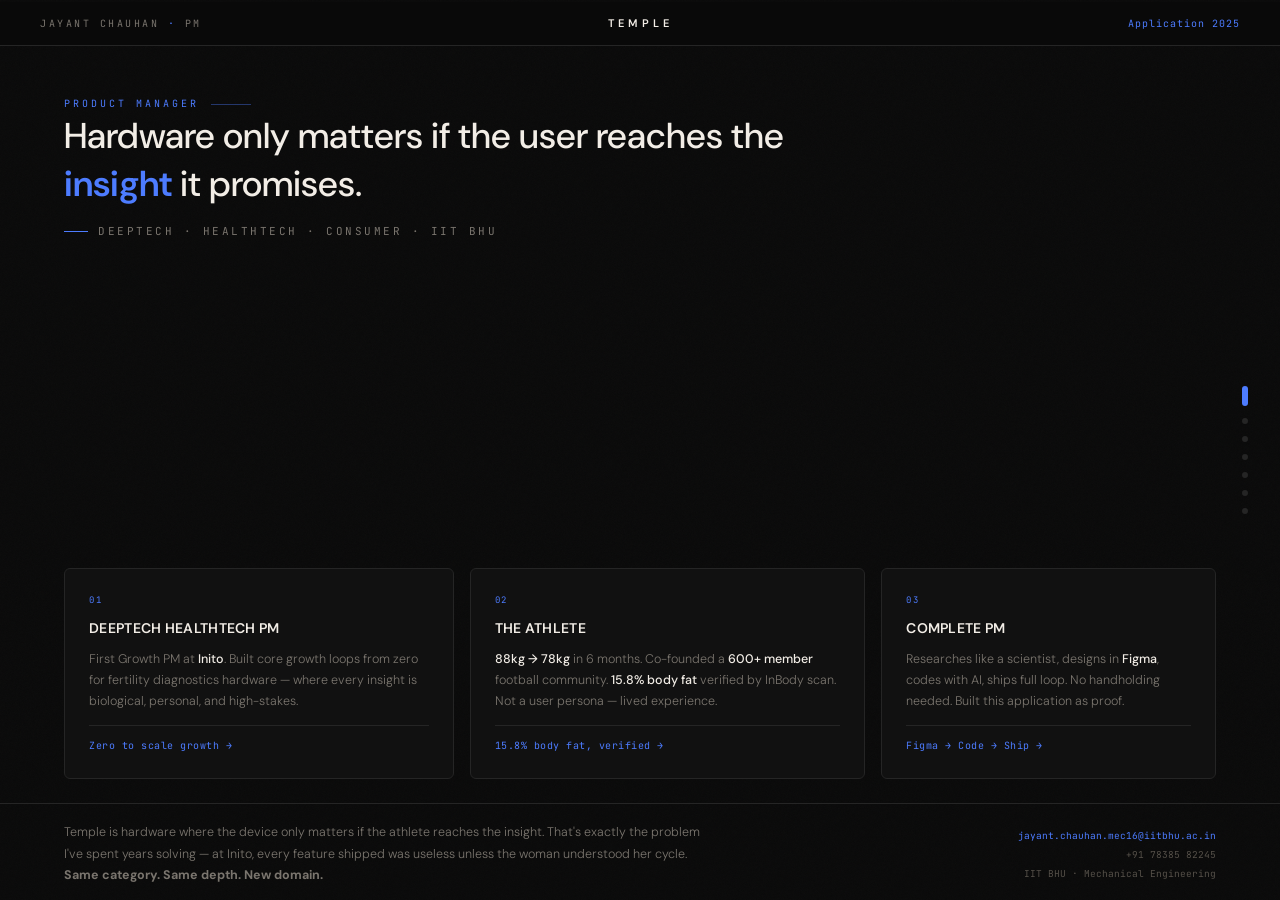
==== commit 159a0842: "Refined Inito copy to eliminate ARR numbers as per user Replaced 13m+ variables with conversion & gr" ====
--- a/presentation/v2/index.html
+++ b/presentation/v2/index.html
@@ -66,11 +66,11 @@
           <div class="pillar-card__num">01</div>
           <div class="pillar-card__title">Deeptech Healthtech PM</div>
           <div class="pillar-card__body">
-            First Growth PM at <strong>Inito</strong> — built the $13M+ ARR vertical
-            from zero. Fertility diagnostics hardware where every insight is biological,
+            First Growth PM at <strong>Inito</strong>. Built core growth loops
+            from zero for fertility diagnostics hardware — where every insight is biological,
             personal, and high-stakes.
           </div>
-          <div class="pillar-card__footer">$13M+ ARR built →</div>
+          <div class="pillar-card__footer">Zero to scale growth →</div>
         </div>
 
         <!-- Pillar 2 -->
@@ -583,8 +583,8 @@
             <div class="commit-cell__label">Building consumer products</div>
           </div>
           <div class="commit-cell">
-            <div class="commit-cell__num">$10M<span>+</span></div>
-            <div class="commit-cell__label">ARR verticals built from zero</div>
+            <div class="commit-cell__num">0<span>→</span>1</div>
+            <div class="commit-cell__label">Growth loops built from scratch</div>
           </div>
           <div class="commit-cell commit-cell--hot">
             <div class="commit-cell__num">
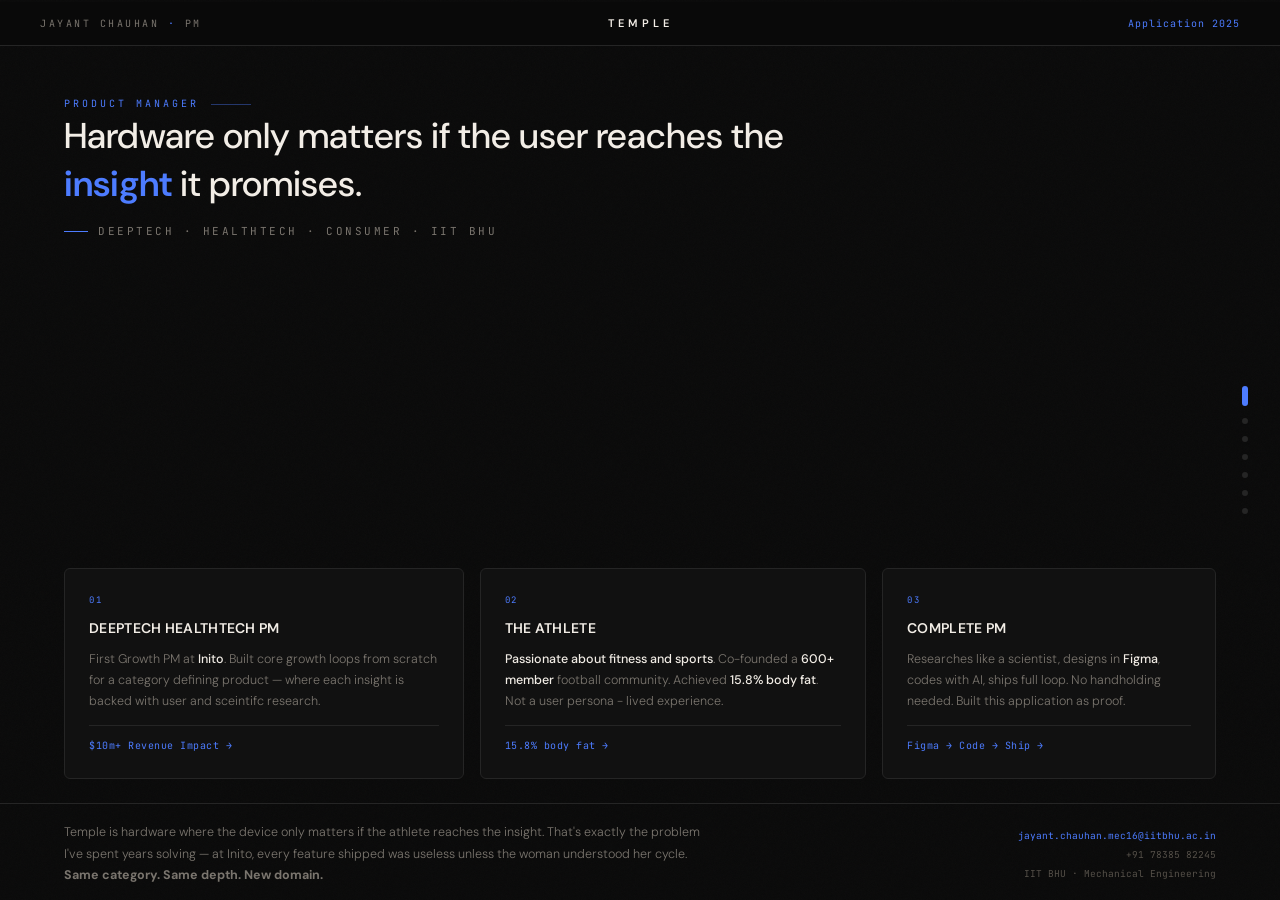
==== commit 3e5d3ab9: "Update copy for clarity, impact and deeper product truth" ====
--- a/presentation/v2/index.html
+++ b/presentation/v2/index.html
@@ -67,10 +67,10 @@
           <div class="pillar-card__title">Deeptech Healthtech PM</div>
           <div class="pillar-card__body">
             First Growth PM at <strong>Inito</strong>. Built core growth loops
-            from zero for fertility diagnostics hardware — where every insight is biological,
-            personal, and high-stakes.
-          </div>
-          <div class="pillar-card__footer">Zero to scale growth →</div>
+            from scratch for a category defining product — where each insight is backed with user and sceintifc
+            research.
+          </div>
+          <div class="pillar-card__footer"> $10m+ Revenue Impact →</div>
         </div>
 
         <!-- Pillar 2 -->
@@ -78,11 +78,11 @@
           <div class="pillar-card__num">02</div>
           <div class="pillar-card__title">The Athlete</div>
           <div class="pillar-card__body">
-            <strong>88kg → 78kg</strong> in 6 months. Co-founded a <strong>600+ member</strong>
-            football community. <strong>15.8% body fat</strong> verified by InBody scan.
-            Not a user persona — lived experience.
-          </div>
-          <div class="pillar-card__footer">15.8% body fat, verified →</div>
+            <strong>Passionate about fitness and sports</strong>. Co-founded a <strong>600+ member</strong>
+            football community. Achieved <strong>15.8% body fat</strong>.
+            Not a user persona - lived experience.
+          </div>
+          <div class="pillar-card__footer">15.8% body fat →</div>
         </div>
 
         <!-- Pillar 3 -->
@@ -232,13 +232,12 @@
       <div class="pm-work__header">
         <div class="section-tag reveal">PM Work at Inito</div>
         <h2 class="pm-work__title reveal reveal-d1">
-          The PM job here isn't to optimize metrics. It's to understand
-          what a woman actually needs.
-        </h2>
-        <p class="pm-work__context reveal reveal-d2">
-          Three initiatives. Same pattern: the naive approach fails. You have to go deeper.
-          The answer is never where you expect it.
-        </p>
+          Building at Inito has taught the important of clarity for category defining products. As a PM, my job isn't
+          just to optimise for metrics, it's to help users get a complet picture of their body and hormones.
+          <p class="pm-work__context reveal reveal-d2">
+            Three initiatives. Same pattern: the naive approach fails. You have to go deeper.
+            The answer is never where you expect it.
+          </p>
       </div>
 
       <!-- Desktop: 3-column layout -->
@@ -482,7 +481,7 @@
         </h2>
         <p class="why-jayant__subline reveal reveal-d2">
           The depth habit I built at Inito — studying biology before touching Figma —
-          is exactly what Temple needs. <a href="https://www.linkedin.com/in/jayantchauhan/" target="_blank">LinkedIn
+          is exactly what Temple needs. <a href="https://www.linkedin.com/in/jayantchauhan17/" target="_blank">LinkedIn
             →</a>
         </p>
       </div>
@@ -493,8 +492,8 @@
           <div class="section-tag reveal" style="font-size: 9px;">The Depth Habit</div>
 
           <div class="pull-quote reveal reveal-d1">
-            "Fertility is where surface-level thinking fails. The only way to solve
-            was going uncomfortably deep — studying hormone biology before touching Figma."
+            "Fertility is where surface-level thinking fails. The only way to solve was going uncomfortably deep —
+            studying hormone biology before touching Figma.""
           </div>
 
           <div class="narrative-text reveal reveal-d2">
@@ -504,17 +503,25 @@
 
           <div class="depth-examples-grid reveal reveal-d3">
             <div class="depth-example">
-              <div class="depth-example__title">Quiz Funnel</div>
+              <div class="depth-example__title">Fertility Assessment</div>
               <div class="depth-example__body">
-                Mapped <strong>hormonal signatures + emotional states</strong> (hopeful vs. exhausted)
-                across the TTC journey. Each quiz path was biology-aware.
+                Mapped user-reported signals → real hormonal pattern clusters.
+                Researched which inputs meaningfully correlate with hormone behavior — cycle length variability, PMS
+                severity, acne, luteal duration, TTC history, and diagnosed conditions. <br> Analyzed existing user
+                hormone charts to identify recurring biological archetypes (clear ovulatory spike, delayed surge,
+                multi-spike LH, weak luteal rise). <br>
+
+                Built a rule-based engine that translated user signals into physiologically plausible sample charts —
+                not guesses, but patterns grounded in real distributions.
+
+                Each quiz path was research optimised, not just conversion-optimised.
               </div>
             </div>
             <div class="depth-example">
               <div class="depth-example__title">Teleconsultation</div>
               <div class="depth-example__body">
-                Studied <strong>fertility coach sequencing</strong> — how they build trust in
-                60 seconds, when they pause, how they reframe anxiety as action.
+                Researched in depth on how expert <strong> handle complex fertility cases </strong> — how they build
+                trust , how they solve for education with empathy.
               </div>
             </div>
           </div>
@@ -524,15 +531,12 @@
         <div class="why-jayant__right">
           <div class="panel-card reveal--right">
             <div class="panel-card__label">Why this matters</div>
-            <div class="panel-card__headline">Athletic performance is the same category.</div>
+            <div class="panel-card__headline">Performace is defined inside out.</div>
             <div class="panel-card__narrative">
               <strong>Neuroscience, biomechanics, recovery biology</strong> — the answers to
               athletic performance live in science, not in obvious places. Most wearable PMs
               copy what Whoop or Oura did. Temple needs someone who reads papers and talks
               to athletes — not someone who copies dashboards.<br><br>
-              I've spent 6 years building products where the user's body is the variable.
-              Fertility hormones, ovulation cycles, biological timing — that's the same
-              fundamental problem as recovery windows, HRV patterns, and training load.
               <em>"Designs in Figma · Codes with AI · Ships full loop · No handholding needed."</em>
             </div>
           </div>
